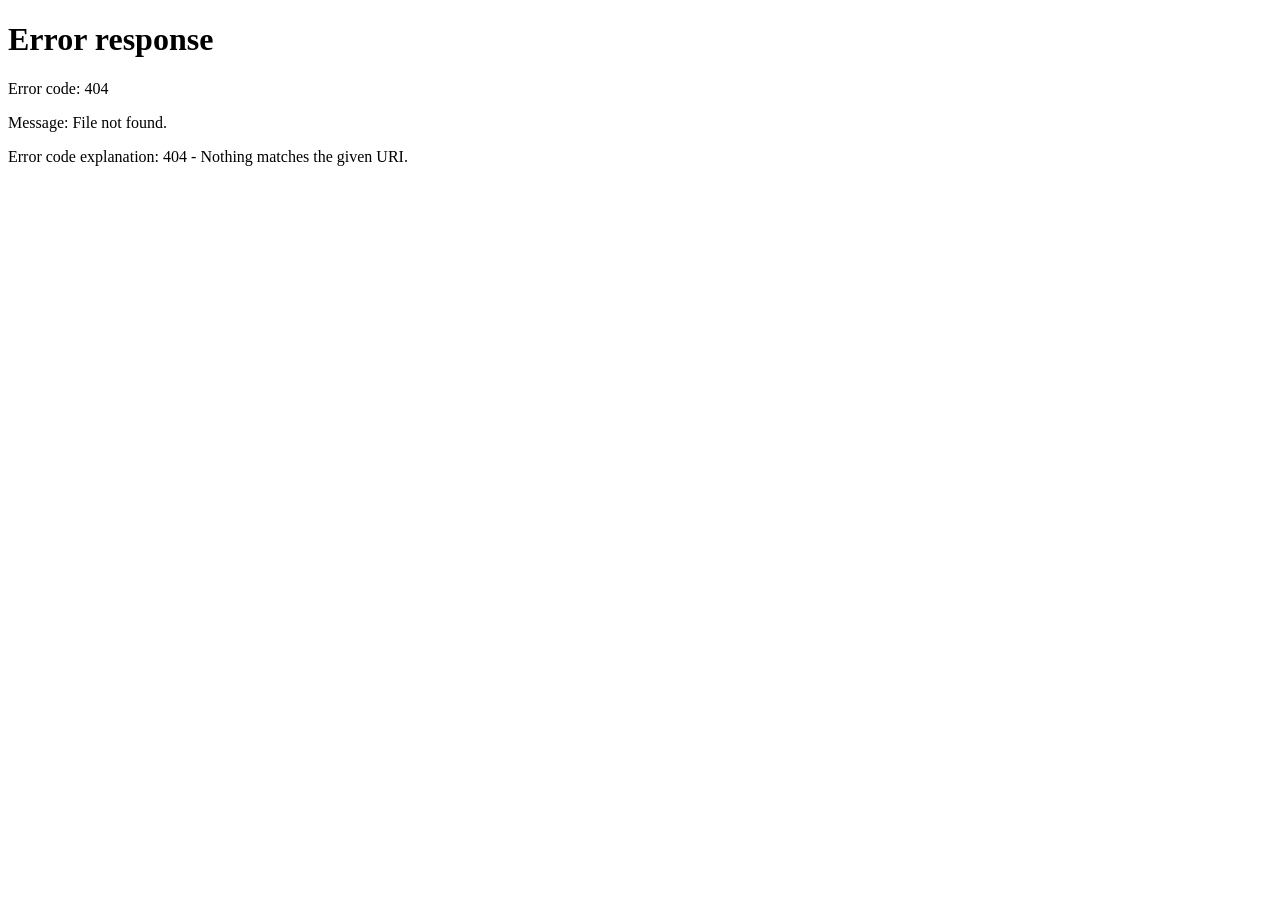
==== frontend/index.html @ 6e48e07a "add index.html landing page" ====
<!doctype html>
<html lang="en">
<head>
  <meta charset="utf-8" />
  <meta http-equiv="refresh" content="0; url=/pages/predict.html" />
  <title>Quanta · Stock Prediction</title>
  <script>window.location.replace('/pages/predict.html');</script>
</head>
<body>
  <p>Redirecting to <a href="/pages/predict.html">/pages/predict.html</a>…</p>
</body>
</html>
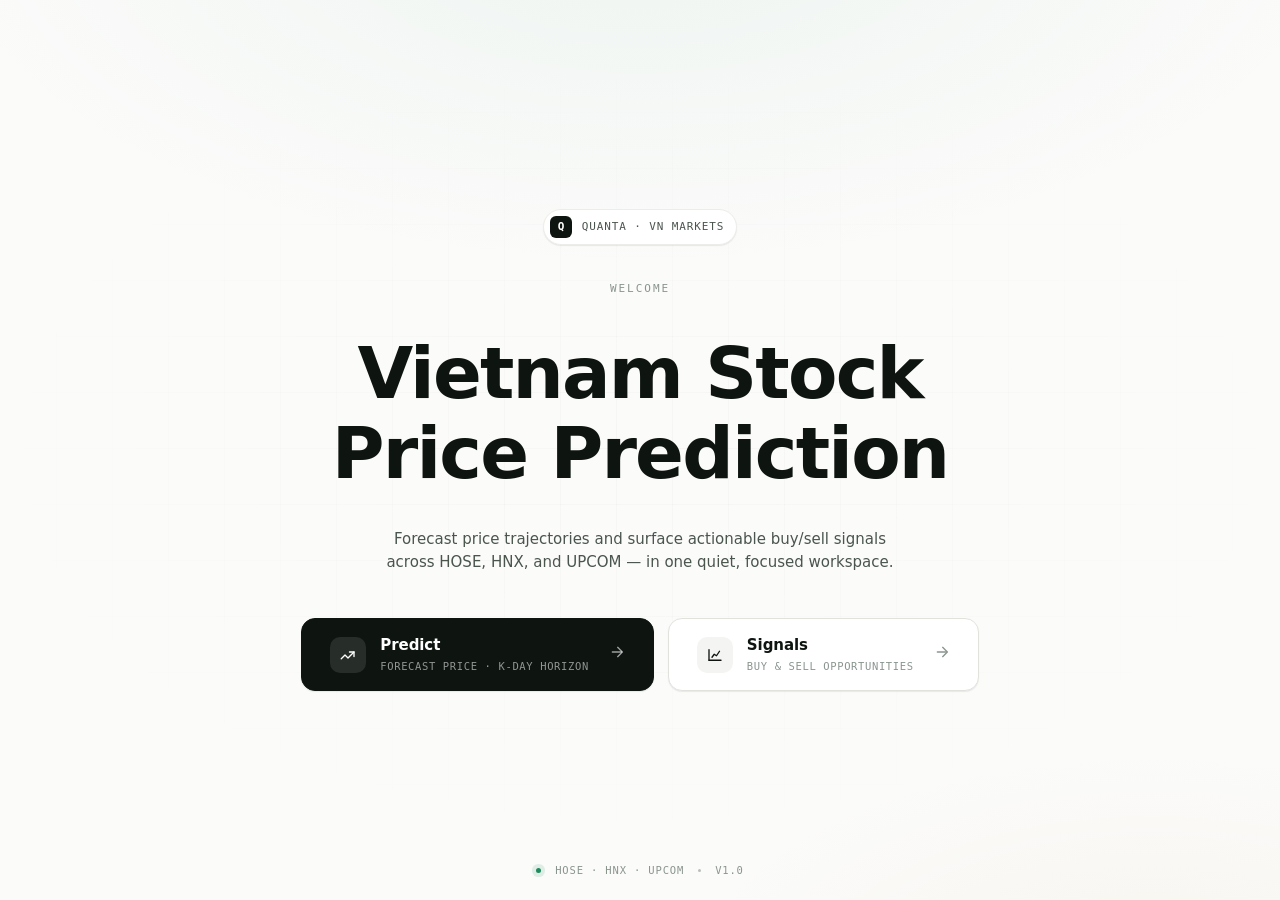
==== commit 06f4b695: "add index.html" ====
--- a/frontend/index.html
+++ b/frontend/index.html
@@ -1,12 +1,290 @@
 <!doctype html>
 <html lang="en">
 <head>
-  <meta charset="utf-8" />
-  <meta http-equiv="refresh" content="0; url=/pages/predict.html" />
-  <title>Quanta · Stock Prediction</title>
-  <script>window.location.replace('/pages/predict.html');</script>
+<meta charset="utf-8" />
+<meta name="viewport" content="width=device-width, initial-scale=1" />
+<title>Quanta · Vietnam Stock Price Prediction</title>
+<link rel="stylesheet" href="styles.css" />
+<style>
+  html, body { height: 100%; }
+  body {
+    min-height: 100vh;
+    display: grid;
+    place-items: center;
+    background:
+      radial-gradient(1200px 600px at 50% -10%, rgba(31,138,91,0.06), transparent 60%),
+      radial-gradient(800px 400px at 90% 110%, rgba(180,122,14,0.05), transparent 60%),
+      var(--bg);
+    overflow: hidden;
+  }
+
+  .welcome {
+    width: min(820px, 92vw);
+    text-align: center;
+    display: flex;
+    flex-direction: column;
+    align-items: center;
+    gap: 36px;
+    padding: 48px 24px;
+    position: relative;
+  }
+
+  .welcome .brand-line {
+    display: inline-flex;
+    align-items: center;
+    gap: 10px;
+    padding: 6px 12px 6px 6px;
+    background: var(--surface);
+    border: 1px solid var(--line);
+    border-radius: 999px;
+    box-shadow: var(--shadow-1);
+  }
+  .welcome .brand-line .brand-mark {
+    width: 22px; height: 22px;
+    border-radius: 6px;
+    font-size: 11px;
+  }
+  .welcome .brand-line .label {
+    font-family: var(--font-mono);
+    font-size: 11px;
+    letter-spacing: 0.08em;
+    text-transform: uppercase;
+    color: var(--ink-2);
+  }
+
+  .welcome .eyebrow {
+    font-family: var(--font-mono);
+    font-size: 11px;
+    letter-spacing: 0.18em;
+    color: var(--ink-3);
+    text-transform: uppercase;
+  }
+
+  .welcome h1 {
+    font-family: var(--font-display);
+    font-weight: 600;
+    font-size: clamp(40px, 6.4vw, 72px);
+    line-height: 1.12;
+    padding-bottom: 6px;
+    letter-spacing: -0.025em;
+    color: var(--ink);
+    margin: 0;
+    text-wrap: balance;
+  }
+  .welcome h1 .accent-word {
+    font-family: var(--font-serif);
+    font-style: italic;
+    font-weight: 400;
+    color: var(--accent);
+    letter-spacing: -0.01em;
+  }
+
+  .welcome .sub {
+    font-size: 15px;
+    color: var(--ink-2);
+    max-width: 520px;
+    line-height: 1.55;
+    margin: -8px 0 0;
+  }
+
+  .cta-row {
+    display: flex;
+    gap: 14px;
+    flex-wrap: wrap;
+    justify-content: center;
+    margin-top: 8px;
+  }
+
+  .cta {
+    --pad-x: 28px;
+    display: inline-flex;
+    align-items: center;
+    gap: 14px;
+    min-width: 240px;
+    padding: 16px var(--pad-x);
+    border-radius: 14px;
+    border: 1px solid var(--line-2);
+    background: var(--surface);
+    color: var(--ink);
+    cursor: pointer;
+    text-decoration: none;
+    transition:
+      transform var(--t-fast),
+      background var(--t-fast),
+      border-color var(--t-fast),
+      box-shadow var(--t-med);
+    box-shadow: var(--shadow-1);
+  }
+  .cta:hover {
+    transform: translateY(-1px);
+    box-shadow: var(--shadow-2);
+  }
+  .cta:active { transform: translateY(0); }
+
+  .cta .icon {
+    width: 36px; height: 36px;
+    border-radius: 10px;
+    background: var(--surface-2);
+    display: grid; place-items: center;
+    color: var(--ink);
+    flex-shrink: 0;
+  }
+  .cta .text {
+    display: flex;
+    flex-direction: column;
+    align-items: flex-start;
+    gap: 2px;
+  }
+  .cta .title {
+    font-family: var(--font-display);
+    font-weight: 600;
+    font-size: 15px;
+    letter-spacing: -0.005em;
+  }
+  .cta .desc {
+    font-family: var(--font-mono);
+    font-size: 10.5px;
+    letter-spacing: 0.06em;
+    text-transform: uppercase;
+    color: var(--ink-3);
+  }
+  .cta .arrow {
+    margin-left: 6px;
+    color: var(--ink-3);
+    transition: transform var(--t-fast), color var(--t-fast);
+  }
+  .cta:hover .arrow {
+    color: var(--ink);
+    transform: translateX(4px);
+  }
+
+  .cta.primary {
+    background: var(--ink);
+    border-color: var(--ink);
+    color: #fff;
+  }
+  .cta.primary .icon {
+    background: rgba(255,255,255,0.10);
+    color: #fff;
+  }
+  .cta.primary .desc { color: rgba(255,255,255,0.55); }
+  .cta.primary .arrow { color: rgba(255,255,255,0.6); }
+  .cta.primary:hover .arrow { color: #fff; }
+
+  .footer-meta {
+    position: absolute;
+    bottom: 22px;
+    left: 0; right: 0;
+    display: flex;
+    align-items: center;
+    justify-content: center;
+    gap: 14px;
+    font-family: var(--font-mono);
+    font-size: 10.5px;
+    letter-spacing: 0.08em;
+    text-transform: uppercase;
+    color: var(--ink-3);
+  }
+  .footer-meta .dot {
+    width: 5px; height: 5px;
+    border-radius: 50%;
+    background: var(--up);
+    box-shadow: 0 0 0 4px rgba(31,138,91,0.12);
+  }
+  .footer-meta .sep {
+    width: 3px; height: 3px;
+    border-radius: 50%;
+    background: var(--ink-4);
+  }
+
+  /* Subtle backdrop grid */
+  body::before {
+    content: '';
+    position: fixed;
+    inset: 0;
+    background-image:
+      linear-gradient(to right, rgba(14,21,16,0.025) 1px, transparent 1px),
+      linear-gradient(to bottom, rgba(14,21,16,0.025) 1px, transparent 1px);
+    background-size: 56px 56px;
+    mask-image: radial-gradient(ellipse 70% 60% at 50% 50%, #000, transparent 75%);
+    -webkit-mask-image: radial-gradient(ellipse 70% 60% at 50% 50%, #000, transparent 75%);
+    pointer-events: none;
+    z-index: 0;
+  }
+  .welcome { position: relative; z-index: 1; }
+</style>
 </head>
-<body>
-  <p>Redirecting to <a href="/pages/predict.html">/pages/predict.html</a>…</p>
+<body data-accent="green" data-fontpair="grotesk">
+
+<div class="welcome">
+  <div class="brand-line">
+    <span class="brand-mark"></span>
+    <span class="label">Quanta · VN Markets</span>
+  </div>
+
+  <div class="eyebrow">Welcome</div>
+
+  <h1>
+    Vietnam Stock Price Prediction
+  </h1>
+
+  <p class="sub">
+    Forecast price trajectories and surface actionable buy/sell signals across
+    HOSE, HNX, and UPCOM &mdash; in one quiet, focused workspace.
+  </p>
+
+  <div class="cta-row">
+    <a class="cta primary" href="predict.html">
+      <span class="icon" aria-hidden="true">
+        <svg width="18" height="18" viewBox="0 0 24 24" fill="none"
+             stroke="currentColor" stroke-width="1.8" stroke-linecap="round" stroke-linejoin="round">
+          <path d="M3 17l5-5 4 4 8-8" />
+          <path d="M14 8h6v6" />
+        </svg>
+      </span>
+      <span class="text">
+        <span class="title">Predict</span>
+        <span class="desc">Forecast price · K-day horizon</span>
+      </span>
+      <span class="arrow" aria-hidden="true">
+        <svg width="16" height="16" viewBox="0 0 24 24" fill="none"
+             stroke="currentColor" stroke-width="2" stroke-linecap="round" stroke-linejoin="round">
+          <path d="M5 12h14" />
+          <path d="M13 5l7 7-7 7" />
+        </svg>
+      </span>
+    </a>
+
+    <a class="cta" href="signals.html">
+      <span class="icon" aria-hidden="true">
+        <svg width="18" height="18" viewBox="0 0 24 24" fill="none"
+             stroke="currentColor" stroke-width="1.8" stroke-linecap="round" stroke-linejoin="round">
+          <path d="M4 19V5" />
+          <path d="M4 19h16" />
+          <path d="M8 15l3-4 3 2 4-6" />
+        </svg>
+      </span>
+      <span class="text">
+        <span class="title">Signals</span>
+        <span class="desc">Buy &amp; sell opportunities</span>
+      </span>
+      <span class="arrow" aria-hidden="true">
+        <svg width="16" height="16" viewBox="0 0 24 24" fill="none"
+             stroke="currentColor" stroke-width="2" stroke-linecap="round" stroke-linejoin="round">
+          <path d="M5 12h14" />
+          <path d="M13 5l7 7-7 7" />
+        </svg>
+      </span>
+    </a>
+  </div>
+</div>
+
+<div class="footer-meta">
+  <span class="dot"></span>
+  <span>HOSE · HNX · UPCOM</span>
+  <span class="sep"></span>
+  <span>v1.0</span>
+</div>
+
 </body>
 </html>
--- a/frontend/styles.css
+++ b/frontend/styles.css
@@ -0,0 +1,878 @@
+/* === Quanta — Vietnam Stock Prediction SaaS === */
+/* Modern fintech aesthetic. Light. Generous whitespace.
+   Space Grotesk display, JetBrains Mono numerics, Inter body fallback. */
+
+@import url('https://fonts.googleapis.com/css2?family=Space+Grotesk:wght@400;500;600;700&family=Inter:wght@400;500;600&family=Manrope:wght@400;500;600;700&family=IBM+Plex+Sans:wght@400;500;600&family=IBM+Plex+Mono:wght@400;500&family=JetBrains+Mono:wght@400;500;600&family=Instrument+Serif:wght@400&display=swap');
+
+:root {
+  /* Palette — light, with one accent */
+  --bg:        #FBFBFA;          /* page */
+  --surface:   #FFFFFF;          /* cards */
+  --surface-2: #F4F5F3;          /* nested */
+  --line:      #ECECE8;          /* hairlines */
+  --line-2:    #E2E2DD;          /* stronger hairlines */
+  --ink:       #0E1510;          /* primary text */
+  --ink-2:     #4A554E;          /* secondary */
+  --ink-3:     #8A958E;          /* muted */
+  --ink-4:     #B8C0BA;          /* very muted */
+
+  /* Accent — switchable via tweak */
+  --accent:    #1F8A5B;          /* default green */
+  --accent-soft: #E6F2EC;
+  --accent-ink: #0E5234;
+
+  /* Market semantics — fixed */
+  --up:        #1F8A5B;          /* fintech green */
+  --up-soft:   #E6F2EC;
+  --down:      #D7373F;          /* fintech red */
+  --down-soft: #FAEAEA;
+  --warn:      #B47A0E;
+  --warn-soft: #FBF0D8;
+
+  /* Type */
+  --font-display: 'Space Grotesk', system-ui, sans-serif;
+  --font-body:    'Space Grotesk', system-ui, sans-serif;
+  --font-mono:    'JetBrains Mono', ui-monospace, Menlo, monospace;
+  --font-serif:   'Instrument Serif', Georgia, serif;
+
+  /* Radius */
+  --r-sm: 6px;
+  --r-md: 10px;
+  --r-lg: 14px;
+  --r-xl: 20px;
+
+  /* Shadow — subtle */
+  --shadow-1: 0 1px 0 rgba(15,21,16,0.04), 0 1px 2px rgba(15,21,16,0.04);
+  --shadow-2: 0 1px 0 rgba(15,21,16,0.04), 0 4px 16px rgba(15,21,16,0.06);
+
+  /* Motion */
+  --t-fast: 120ms cubic-bezier(.2,.8,.2,1);
+  --t-med:  220ms cubic-bezier(.2,.8,.2,1);
+}
+
+/* Font-pair tweaks */
+[data-fontpair="grotesk"] {
+  --font-display: 'Space Grotesk', system-ui, sans-serif;
+  --font-body:    'Space Grotesk', system-ui, sans-serif;
+  --font-mono:    'JetBrains Mono', ui-monospace, monospace;
+}
+[data-fontpair="plex"] {
+  --font-display: 'IBM Plex Sans', system-ui, sans-serif;
+  --font-body:    'IBM Plex Sans', system-ui, sans-serif;
+  --font-mono:    'IBM Plex Mono', ui-monospace, monospace;
+}
+[data-fontpair="manrope"] {
+  --font-display: 'Manrope', system-ui, sans-serif;
+  --font-body:    'Manrope', system-ui, sans-serif;
+  --font-mono:    'JetBrains Mono', ui-monospace, monospace;
+}
+[data-fontpair="serif"] {
+  --font-display: 'Instrument Serif', Georgia, serif;
+  --font-body:    'Manrope', system-ui, sans-serif;
+  --font-mono:    'JetBrains Mono', ui-monospace, monospace;
+}
+
+/* Accent tweaks */
+[data-accent="green"]  { --accent:#1F8A5B; --accent-soft:#E6F2EC; --accent-ink:#0E5234; }
+[data-accent="blue"]   { --accent:#2059D6; --accent-soft:#E6EDFB; --accent-ink:#0F3596; }
+[data-accent="amber"]  { --accent:#B47A0E; --accent-soft:#FBF0D8; --accent-ink:#6E480A; }
+
+* { box-sizing: border-box; }
+html, body { margin: 0; padding: 0; }
+
+body {
+  background: var(--bg);
+  color: var(--ink);
+  font-family: var(--font-body);
+  font-size: 14px;
+  line-height: 1.45;
+  -webkit-font-smoothing: antialiased;
+  -moz-osx-font-smoothing: grayscale;
+  font-feature-settings: 'ss01','cv11';
+}
+
+a { color: inherit; text-decoration: none; }
+
+/* === App shell === */
+.app {
+  display: grid;
+  grid-template-rows: auto 1fr;
+  min-height: 100vh;
+}
+
+.topbar {
+  display: flex;
+  align-items: center;
+  justify-content: space-between;
+  height: 60px;
+  padding: 0 28px;
+  background: var(--surface);
+  border-bottom: 1px solid var(--line);
+  position: sticky;
+  top: 0;
+  z-index: 20;
+}
+.topbar .brand {
+  display: flex;
+  align-items: center;
+  gap: 10px;
+  font-family: var(--font-display);
+  font-weight: 600;
+  letter-spacing: -0.01em;
+  font-size: 17px;
+}
+.brand-mark {
+  width: 26px; height: 26px;
+  border-radius: 7px;
+  background: var(--ink);
+  color: #fff;
+  display: grid; place-items: center;
+  font-family: var(--font-mono);
+  font-size: 12px;
+  font-weight: 600;
+  letter-spacing: -0.04em;
+}
+.brand-mark::before {
+  content: 'Q';
+  transform: translateY(-0.5px);
+}
+.brand-suffix {
+  color: var(--ink-3);
+  font-weight: 400;
+  margin-left: 6px;
+  font-size: 13px;
+  letter-spacing: 0;
+}
+
+.nav {
+  display: flex;
+  gap: 4px;
+  padding: 4px;
+  background: var(--surface-2);
+  border-radius: 999px;
+}
+.nav a {
+  padding: 6px 14px;
+  border-radius: 999px;
+  color: var(--ink-2);
+  font-size: 13px;
+  font-weight: 500;
+  transition: color var(--t-fast), background var(--t-fast);
+}
+.nav a:hover { color: var(--ink); }
+.nav a.active {
+  background: var(--surface);
+  color: var(--ink);
+  box-shadow: var(--shadow-1);
+}
+
+.topbar-right {
+  display: flex;
+  align-items: center;
+  gap: 12px;
+}
+.market-pill {
+  display: flex;
+  align-items: center;
+  gap: 8px;
+  padding: 6px 12px;
+  background: var(--surface-2);
+  border-radius: 999px;
+  font-size: 12px;
+  color: var(--ink-2);
+}
+.market-pill .dot {
+  width: 6px; height: 6px;
+  border-radius: 50%;
+  background: var(--up);
+  box-shadow: 0 0 0 4px rgba(31,138,91,0.15);
+  animation: pulse 2s infinite;
+}
+@keyframes pulse {
+  0%,100% { box-shadow: 0 0 0 0 rgba(31,138,91,0.30); }
+  50%     { box-shadow: 0 0 0 6px rgba(31,138,91,0.0); }
+}
+
+.avatar {
+  width: 30px; height: 30px;
+  border-radius: 50%;
+  background: var(--ink);
+  color: #fff;
+  font-family: var(--font-mono);
+  font-size: 11px;
+  display: grid; place-items: center;
+  font-weight: 500;
+}
+
+/* === Layout: sidebar + main === */
+.workspace {
+  display: grid;
+  grid-template-columns: 260px 1fr;
+  min-height: calc(100vh - 60px);
+}
+.sidebar {
+  border-right: 1px solid var(--line);
+  background: var(--surface);
+  padding: 24px 18px;
+  display: flex;
+  flex-direction: column;
+  gap: 20px;
+}
+.main {
+  padding: 28px 32px 60px;
+  max-width: 1480px;
+}
+
+/* === Sidebar bits === */
+.side-section { display: flex; flex-direction: column; gap: 10px; }
+.side-label {
+  font-family: var(--font-mono);
+  font-size: 10.5px;
+  letter-spacing: 0.08em;
+  color: var(--ink-3);
+  text-transform: uppercase;
+}
+
+/* Ticker select */
+.ticker-search {
+  position: relative;
+}
+.ticker-search input {
+  width: 100%;
+  padding: 10px 12px 10px 32px;
+  background: var(--surface-2);
+  border: 1px solid transparent;
+  border-radius: var(--r-md);
+  font-family: var(--font-mono);
+  font-size: 13px;
+  color: var(--ink);
+  outline: none;
+  transition: border-color var(--t-fast), background var(--t-fast);
+}
+.ticker-search input:focus {
+  background: var(--surface);
+  border-color: var(--line-2);
+}
+.ticker-search svg {
+  position: absolute;
+  left: 10px; top: 50%;
+  transform: translateY(-50%);
+  color: var(--ink-3);
+}
+
+.ticker-list {
+  display: flex;
+  flex-direction: column;
+  gap: 2px;
+  max-height: 320px;
+  overflow-y: auto;
+  margin-top: 4px;
+  scrollbar-width: thin;
+}
+.ticker-row {
+  display: grid;
+  grid-template-columns: 56px 1fr auto;
+  align-items: center;
+  gap: 10px;
+  padding: 8px 10px;
+  border-radius: var(--r-sm);
+  cursor: pointer;
+  transition: background var(--t-fast);
+}
+.ticker-row:hover { background: var(--surface-2); }
+.ticker-row.active {
+  background: var(--ink);
+  color: var(--surface);
+}
+.ticker-row.active .ticker-name,
+.ticker-row.active .ticker-chg { color: rgba(255,255,255,0.65); }
+.ticker-row.active .ticker-chg.up   { color: #7BE0AE; }
+.ticker-row.active .ticker-chg.down { color: #FF9A9D; }
+.ticker-sym {
+  font-family: var(--font-mono);
+  font-weight: 600;
+  font-size: 12.5px;
+  letter-spacing: -0.02em;
+}
+.ticker-name {
+  font-size: 12px;
+  color: var(--ink-2);
+  white-space: nowrap;
+  overflow: hidden;
+  text-overflow: ellipsis;
+}
+.ticker-chg {
+  font-family: var(--font-mono);
+  font-size: 11.5px;
+  font-variant-numeric: tabular-nums;
+}
+.ticker-chg.up   { color: var(--up);   }
+.ticker-chg.down { color: var(--down); }
+
+/* Segmented control */
+.seg {
+  display: grid;
+  grid-template-columns: repeat(var(--cols, 3), 1fr);
+  background: var(--surface-2);
+  border-radius: var(--r-md);
+  padding: 3px;
+  gap: 0;
+}
+.seg button {
+  border: none;
+  background: transparent;
+  font-family: var(--font-body);
+  font-size: 12.5px;
+  font-weight: 500;
+  color: var(--ink-2);
+  padding: 7px 8px;
+  border-radius: 7px;
+  cursor: pointer;
+  transition: background var(--t-fast), color var(--t-fast), box-shadow var(--t-fast);
+}
+.seg button:hover { color: var(--ink); }
+.seg button.on {
+  background: var(--surface);
+  color: var(--ink);
+  box-shadow: var(--shadow-1);
+}
+
+/* Pure inputs */
+.field {
+  display: flex; flex-direction: column; gap: 6px;
+}
+.field-label {
+  font-size: 12px;
+  color: var(--ink-2);
+  display: flex; justify-content: space-between; align-items: center;
+}
+.field-label .num {
+  font-family: var(--font-mono);
+  color: var(--ink);
+  font-size: 12px;
+}
+.range {
+  -webkit-appearance: none;
+  appearance: none;
+  width: 100%;
+  height: 4px;
+  background: var(--line);
+  border-radius: 2px;
+  outline: none;
+}
+.range::-webkit-slider-thumb {
+  -webkit-appearance: none;
+  width: 16px; height: 16px;
+  background: var(--ink);
+  border-radius: 50%;
+  cursor: pointer;
+  transition: transform var(--t-fast);
+}
+.range::-webkit-slider-thumb:hover { transform: scale(1.1); }
+.range::-moz-range-thumb {
+  width: 16px; height: 16px;
+  background: var(--ink);
+  border: none;
+  border-radius: 50%;
+  cursor: pointer;
+}
+
+.btn {
+  display: inline-flex;
+  align-items: center;
+  justify-content: center;
+  gap: 6px;
+  padding: 9px 14px;
+  border-radius: var(--r-md);
+  border: 1px solid var(--line-2);
+  background: var(--surface);
+  color: var(--ink);
+  font-family: var(--font-body);
+  font-size: 13px;
+  font-weight: 500;
+  cursor: pointer;
+  transition: background var(--t-fast), border-color var(--t-fast), transform var(--t-fast);
+}
+.btn:hover { background: var(--surface-2); }
+.btn:active { transform: translateY(1px); }
+.btn.primary {
+  background: var(--ink);
+  color: #fff;
+  border-color: var(--ink);
+}
+.btn.primary:hover { background: #1a221c; }
+.btn.accent {
+  background: var(--accent);
+  color: #fff;
+  border-color: var(--accent);
+}
+
+/* === Cards === */
+.card {
+  background: var(--surface);
+  border: 1px solid var(--line);
+  border-radius: var(--r-lg);
+  padding: 20px;
+}
+.card.flush { padding: 0; }
+.card-head {
+  display: flex;
+  align-items: flex-start;
+  justify-content: space-between;
+  gap: 16px;
+  margin-bottom: 16px;
+}
+.card-title {
+  font-family: var(--font-display);
+  font-size: 15px;
+  font-weight: 600;
+  letter-spacing: -0.005em;
+  color: var(--ink);
+}
+.card-sub {
+  font-size: 12px;
+  color: var(--ink-3);
+  margin-top: 2px;
+}
+.eyebrow {
+  font-family: var(--font-mono);
+  font-size: 10.5px;
+  letter-spacing: 0.08em;
+  color: var(--ink-3);
+  text-transform: uppercase;
+}
+
+/* === Headline & metrics === */
+.hero-row {
+  display: flex;
+  align-items: flex-end;
+  justify-content: space-between;
+  gap: 24px;
+  margin-bottom: 20px;
+}
+.hero-left { display: flex; flex-direction: column; gap: 8px; }
+.hero-ticker {
+  display: flex; align-items: baseline; gap: 12px;
+  font-family: var(--font-display);
+}
+.hero-ticker .sym {
+  font-size: 28px;
+  font-weight: 600;
+  letter-spacing: -0.02em;
+}
+.hero-ticker .name {
+  font-size: 14px;
+  color: var(--ink-3);
+}
+.hero-price {
+  display: flex; align-items: baseline; gap: 14px;
+}
+.hero-price .px {
+  font-family: var(--font-mono);
+  font-size: 38px;
+  font-weight: 500;
+  letter-spacing: -0.02em;
+  font-variant-numeric: tabular-nums;
+}
+.chg-pill {
+  display: inline-flex;
+  align-items: center;
+  gap: 6px;
+  padding: 4px 10px;
+  border-radius: 999px;
+  font-family: var(--font-mono);
+  font-size: 12.5px;
+  font-variant-numeric: tabular-nums;
+  font-weight: 500;
+}
+.chg-pill.up   { background: var(--up-soft);   color: var(--up); }
+.chg-pill.down { background: var(--down-soft); color: var(--down); }
+.chg-pill svg { display: block; }
+
+.metrics-row {
+  display: grid;
+  grid-template-columns: repeat(4, 1fr);
+  gap: 0;
+  border-top: 1px solid var(--line);
+  border-bottom: 1px solid var(--line);
+  margin: 16px 0 24px;
+}
+.metric {
+  padding: 14px 18px;
+  border-right: 1px solid var(--line);
+}
+.metric:last-child { border-right: none; }
+.metric .lbl {
+  font-family: var(--font-mono);
+  font-size: 10.5px;
+  letter-spacing: 0.06em;
+  color: var(--ink-3);
+  text-transform: uppercase;
+  margin-bottom: 4px;
+}
+.metric .val {
+  font-family: var(--font-mono);
+  font-size: 17px;
+  font-variant-numeric: tabular-nums;
+  color: var(--ink);
+  font-weight: 500;
+}
+.metric .val.up   { color: var(--up); }
+.metric .val.down { color: var(--down); }
+
+/* === Chart container === */
+.chart-wrap {
+  position: relative;
+  background: var(--surface);
+  border: 1px solid var(--line);
+  border-radius: var(--r-lg);
+  padding: 18px 4px 8px 18px;
+}
+.chart-tools {
+  display: flex;
+  align-items: center;
+  justify-content: space-between;
+  padding: 0 14px 12px 0;
+  gap: 10px;
+}
+.range-tabs {
+  display: flex;
+  gap: 2px;
+}
+.range-tabs button {
+  border: none;
+  background: transparent;
+  font-family: var(--font-mono);
+  font-size: 11.5px;
+  letter-spacing: 0.04em;
+  color: var(--ink-3);
+  padding: 5px 9px;
+  border-radius: 6px;
+  cursor: pointer;
+  transition: color var(--t-fast), background var(--t-fast);
+}
+.range-tabs button:hover { color: var(--ink); }
+.range-tabs button.on {
+  background: var(--surface-2);
+  color: var(--ink);
+}
+
+.chart-svg {
+  width: 100%;
+  display: block;
+  user-select: none;
+}
+
+.chart-legend {
+  display: flex;
+  gap: 18px;
+  flex-wrap: wrap;
+  font-size: 12px;
+  color: var(--ink-2);
+  padding: 8px 14px 4px 0;
+}
+.legend-item { display: flex; align-items: center; gap: 6px; }
+.legend-swatch {
+  width: 14px; height: 2px;
+  border-radius: 2px;
+  background: var(--ink);
+}
+.legend-swatch.dashed {
+  height: 0;
+  border-top: 2px dashed var(--accent);
+  width: 16px;
+}
+.legend-swatch.up   { background: var(--up);   width: 8px; height: 8px; border-radius: 2px; }
+.legend-swatch.down { background: var(--down); width: 8px; height: 8px; border-radius: 2px; }
+
+/* === Two-up === */
+.grid-2 {
+  display: grid;
+  grid-template-columns: 1fr 1fr;
+  gap: 18px;
+}
+.grid-3 {
+  display: grid;
+  grid-template-columns: 1fr 1fr 1fr;
+  gap: 18px;
+}
+
+/* === Forecast list (k-consecutive) === */
+.forecast-list {
+  display: flex;
+  flex-direction: column;
+  gap: 0;
+}
+.forecast-row {
+  display: grid;
+  grid-template-columns: 28px 90px 1fr 80px 50px;
+  align-items: center;
+  gap: 14px;
+  padding: 10px 4px;
+  border-bottom: 1px solid var(--line);
+  font-size: 13px;
+}
+.forecast-row:last-child { border-bottom: none; }
+.forecast-row .day {
+  font-family: var(--font-mono);
+  font-size: 11px;
+  color: var(--ink-3);
+  letter-spacing: 0.04em;
+}
+.forecast-row .date {
+  font-family: var(--font-mono);
+  font-size: 12px;
+  color: var(--ink-2);
+}
+.forecast-row .bar {
+  height: 6px;
+  border-radius: 3px;
+  background: var(--line);
+  position: relative;
+  overflow: hidden;
+}
+.forecast-row .bar > i {
+  position: absolute;
+  top: 0; bottom: 0;
+  background: var(--accent);
+  border-radius: 3px;
+}
+.forecast-row .px {
+  font-family: var(--font-mono);
+  font-variant-numeric: tabular-nums;
+  font-size: 13px;
+  text-align: right;
+  font-weight: 500;
+}
+.forecast-row .delta {
+  font-family: var(--font-mono);
+  font-size: 11.5px;
+  font-variant-numeric: tabular-nums;
+  text-align: right;
+}
+.forecast-row .delta.up   { color: var(--up); }
+.forecast-row .delta.down { color: var(--down); }
+
+/* === Signals page === */
+.signal-card {
+  display: grid;
+  grid-template-columns: 56px 1fr auto;
+  align-items: center;
+  gap: 14px;
+  padding: 12px 14px;
+  border-bottom: 1px solid var(--line);
+  cursor: pointer;
+  transition: background var(--t-fast);
+}
+.signal-card:last-child { border-bottom: none; }
+.signal-card:hover { background: var(--surface-2); }
+.signal-tri {
+  width: 28px; height: 28px;
+  display: grid; place-items: center;
+  border-radius: 8px;
+  background: var(--up-soft);
+  color: var(--up);
+}
+.signal-tri.sell {
+  background: var(--down-soft);
+  color: var(--down);
+}
+.signal-mid .ticker {
+  font-family: var(--font-mono);
+  font-weight: 600;
+  font-size: 13px;
+}
+.signal-mid .reason {
+  font-size: 12px;
+  color: var(--ink-3);
+  margin-top: 1px;
+}
+.signal-right {
+  text-align: right;
+}
+.signal-right .price {
+  font-family: var(--font-mono);
+  font-variant-numeric: tabular-nums;
+  font-size: 13px;
+  font-weight: 500;
+}
+.signal-right .conf {
+  font-family: var(--font-mono);
+  font-size: 11px;
+  color: var(--ink-3);
+  margin-top: 2px;
+}
+
+.score-bar {
+  display: flex;
+  height: 8px;
+  border-radius: 4px;
+  overflow: hidden;
+  background: var(--line);
+}
+.score-bar .seg-up   { background: var(--up); }
+.score-bar .seg-down { background: var(--down); }
+
+/* === Portfolio page === */
+.donut-wrap { position: relative; display: grid; place-items: center; }
+.donut-center {
+  position: absolute;
+  display: grid;
+  place-items: center;
+  text-align: center;
+}
+.donut-center .lbl {
+  font-family: var(--font-mono);
+  font-size: 10.5px;
+  letter-spacing: 0.08em;
+  color: var(--ink-3);
+  text-transform: uppercase;
+}
+.donut-center .val {
+  font-family: var(--font-mono);
+  font-size: 22px;
+  font-weight: 500;
+  letter-spacing: -0.01em;
+  margin-top: 2px;
+}
+.alloc-list {
+  display: flex; flex-direction: column; gap: 0;
+}
+.alloc-row {
+  display: grid;
+  grid-template-columns: 14px 60px 1fr 60px;
+  align-items: center;
+  gap: 10px;
+  padding: 9px 0;
+  border-bottom: 1px solid var(--line);
+  font-size: 12.5px;
+}
+.alloc-row:last-child { border-bottom: none; }
+.alloc-row .swatch {
+  width: 10px; height: 10px;
+  border-radius: 3px;
+}
+.alloc-row .sym {
+  font-family: var(--font-mono);
+  font-weight: 600;
+  font-size: 12.5px;
+}
+.alloc-row .name { color: var(--ink-2); white-space: nowrap; overflow: hidden; text-overflow: ellipsis; }
+.alloc-row .pct {
+  font-family: var(--font-mono);
+  font-variant-numeric: tabular-nums;
+  text-align: right;
+}
+
+/* Risk gauge */
+.gauge-wrap { padding: 4px; }
+.gauge-svg { width: 100%; display: block; }
+.gauge-num {
+  font-family: var(--font-mono);
+  font-size: 28px;
+  font-weight: 500;
+  fill: var(--ink);
+  text-anchor: middle;
+  font-variant-numeric: tabular-nums;
+}
+.gauge-lbl {
+  font-family: var(--font-mono);
+  font-size: 10.5px;
+  letter-spacing: 0.08em;
+  fill: var(--ink-3);
+  text-anchor: middle;
+  text-transform: uppercase;
+}
+
+/* Recommended list / table */
+.rec-table {
+  width: 100%;
+  border-collapse: collapse;
+  font-size: 13px;
+}
+.rec-table thead th {
+  text-align: left;
+  font-family: var(--font-mono);
+  font-size: 10.5px;
+  letter-spacing: 0.08em;
+  color: var(--ink-3);
+  text-transform: uppercase;
+  padding: 10px 14px;
+  border-bottom: 1px solid var(--line);
+  font-weight: 500;
+}
+.rec-table thead th.right { text-align: right; }
+.rec-table tbody td {
+  padding: 12px 14px;
+  border-bottom: 1px solid var(--line);
+  vertical-align: middle;
+}
+.rec-table tbody tr:last-child td { border-bottom: none; }
+.rec-table tbody tr:hover { background: var(--surface-2); }
+.rec-table .ticker-cell {
+  display: flex; align-items: center; gap: 10px;
+}
+.rec-table .ticker-cell .mono {
+  font-family: var(--font-mono);
+  font-weight: 600;
+}
+.rec-table .num {
+  font-family: var(--font-mono);
+  font-variant-numeric: tabular-nums;
+  text-align: right;
+}
+.rec-table .num.up   { color: var(--up);   }
+.rec-table .num.down { color: var(--down); }
+
+.tag {
+  display: inline-flex;
+  align-items: center;
+  padding: 2px 8px;
+  border-radius: 999px;
+  font-family: var(--font-mono);
+  font-size: 10.5px;
+  letter-spacing: 0.04em;
+  text-transform: uppercase;
+  background: var(--surface-2);
+  color: var(--ink-2);
+}
+.tag.green  { background: var(--up-soft);   color: var(--up); }
+.tag.red    { background: var(--down-soft); color: var(--down); }
+.tag.amber  { background: var(--warn-soft); color: var(--warn); }
+.tag.accent { background: var(--accent-soft); color: var(--accent-ink); }
+
+/* Empty placeholder */
+.placeholder {
+  border: 1px dashed var(--line-2);
+  border-radius: var(--r-md);
+  padding: 24px;
+  text-align: center;
+  color: var(--ink-3);
+  font-size: 13px;
+}
+
+/* Section divider in sidebar */
+.divider {
+  height: 1px;
+  background: var(--line);
+  margin: 4px 0;
+}
+
+/* Tweaks button */
+.tweaks-toggle {
+  position: fixed;
+  bottom: 18px; right: 18px;
+  z-index: 50;
+}
+
+/* Scrollbar */
+.ticker-list::-webkit-scrollbar { width: 6px; }
+.ticker-list::-webkit-scrollbar-thumb { background: var(--line-2); border-radius: 3px; }
+
+/* small accent dot */
+.accent-dot {
+  width: 6px; height: 6px;
+  border-radius: 50%;
+  background: var(--accent);
+  display: inline-block;
+}
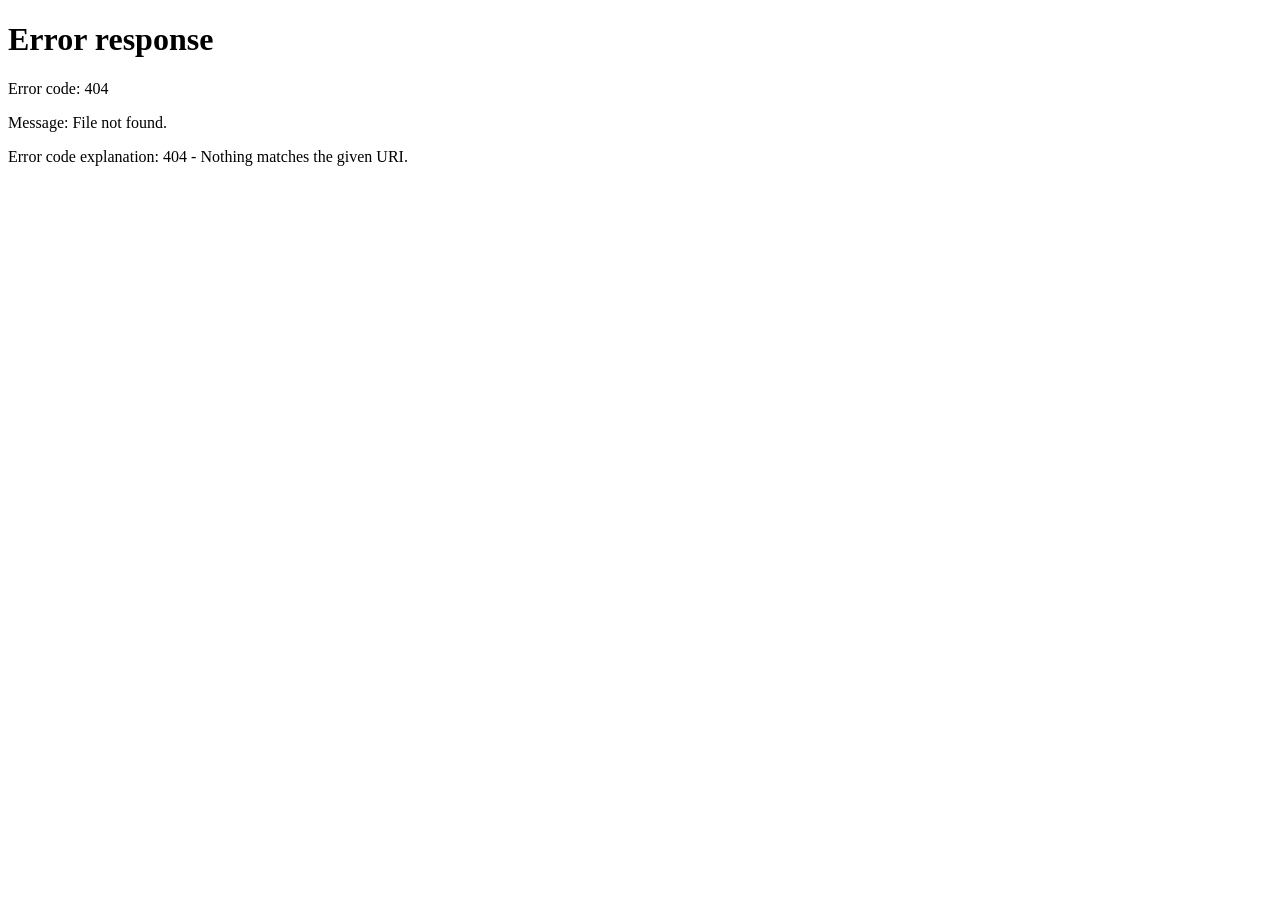
==== commit ced85065: "Create index.html" ====
--- a/frontend/index.html
+++ b/frontend/index.html
@@ -1,290 +1,13 @@
-<!doctype html>
+<!DOCTYPE html>
 <html lang="en">
 <head>
-<meta charset="utf-8" />
-<meta name="viewport" content="width=device-width, initial-scale=1" />
-<title>Quanta · Vietnam Stock Price Prediction</title>
-<link rel="stylesheet" href="styles.css" />
-<style>
-  html, body { height: 100%; }
-  body {
-    min-height: 100vh;
-    display: grid;
-    place-items: center;
-    background:
-      radial-gradient(1200px 600px at 50% -10%, rgba(31,138,91,0.06), transparent 60%),
-      radial-gradient(800px 400px at 90% 110%, rgba(180,122,14,0.05), transparent 60%),
-      var(--bg);
-    overflow: hidden;
-  }
-
-  .welcome {
-    width: min(820px, 92vw);
-    text-align: center;
-    display: flex;
-    flex-direction: column;
-    align-items: center;
-    gap: 36px;
-    padding: 48px 24px;
-    position: relative;
-  }
-
-  .welcome .brand-line {
-    display: inline-flex;
-    align-items: center;
-    gap: 10px;
-    padding: 6px 12px 6px 6px;
-    background: var(--surface);
-    border: 1px solid var(--line);
-    border-radius: 999px;
-    box-shadow: var(--shadow-1);
-  }
-  .welcome .brand-line .brand-mark {
-    width: 22px; height: 22px;
-    border-radius: 6px;
-    font-size: 11px;
-  }
-  .welcome .brand-line .label {
-    font-family: var(--font-mono);
-    font-size: 11px;
-    letter-spacing: 0.08em;
-    text-transform: uppercase;
-    color: var(--ink-2);
-  }
-
-  .welcome .eyebrow {
-    font-family: var(--font-mono);
-    font-size: 11px;
-    letter-spacing: 0.18em;
-    color: var(--ink-3);
-    text-transform: uppercase;
-  }
-
-  .welcome h1 {
-    font-family: var(--font-display);
-    font-weight: 600;
-    font-size: clamp(40px, 6.4vw, 72px);
-    line-height: 1.12;
-    padding-bottom: 6px;
-    letter-spacing: -0.025em;
-    color: var(--ink);
-    margin: 0;
-    text-wrap: balance;
-  }
-  .welcome h1 .accent-word {
-    font-family: var(--font-serif);
-    font-style: italic;
-    font-weight: 400;
-    color: var(--accent);
-    letter-spacing: -0.01em;
-  }
-
-  .welcome .sub {
-    font-size: 15px;
-    color: var(--ink-2);
-    max-width: 520px;
-    line-height: 1.55;
-    margin: -8px 0 0;
-  }
-
-  .cta-row {
-    display: flex;
-    gap: 14px;
-    flex-wrap: wrap;
-    justify-content: center;
-    margin-top: 8px;
-  }
-
-  .cta {
-    --pad-x: 28px;
-    display: inline-flex;
-    align-items: center;
-    gap: 14px;
-    min-width: 240px;
-    padding: 16px var(--pad-x);
-    border-radius: 14px;
-    border: 1px solid var(--line-2);
-    background: var(--surface);
-    color: var(--ink);
-    cursor: pointer;
-    text-decoration: none;
-    transition:
-      transform var(--t-fast),
-      background var(--t-fast),
-      border-color var(--t-fast),
-      box-shadow var(--t-med);
-    box-shadow: var(--shadow-1);
-  }
-  .cta:hover {
-    transform: translateY(-1px);
-    box-shadow: var(--shadow-2);
-  }
-  .cta:active { transform: translateY(0); }
-
-  .cta .icon {
-    width: 36px; height: 36px;
-    border-radius: 10px;
-    background: var(--surface-2);
-    display: grid; place-items: center;
-    color: var(--ink);
-    flex-shrink: 0;
-  }
-  .cta .text {
-    display: flex;
-    flex-direction: column;
-    align-items: flex-start;
-    gap: 2px;
-  }
-  .cta .title {
-    font-family: var(--font-display);
-    font-weight: 600;
-    font-size: 15px;
-    letter-spacing: -0.005em;
-  }
-  .cta .desc {
-    font-family: var(--font-mono);
-    font-size: 10.5px;
-    letter-spacing: 0.06em;
-    text-transform: uppercase;
-    color: var(--ink-3);
-  }
-  .cta .arrow {
-    margin-left: 6px;
-    color: var(--ink-3);
-    transition: transform var(--t-fast), color var(--t-fast);
-  }
-  .cta:hover .arrow {
-    color: var(--ink);
-    transform: translateX(4px);
-  }
-
-  .cta.primary {
-    background: var(--ink);
-    border-color: var(--ink);
-    color: #fff;
-  }
-  .cta.primary .icon {
-    background: rgba(255,255,255,0.10);
-    color: #fff;
-  }
-  .cta.primary .desc { color: rgba(255,255,255,0.55); }
-  .cta.primary .arrow { color: rgba(255,255,255,0.6); }
-  .cta.primary:hover .arrow { color: #fff; }
-
-  .footer-meta {
-    position: absolute;
-    bottom: 22px;
-    left: 0; right: 0;
-    display: flex;
-    align-items: center;
-    justify-content: center;
-    gap: 14px;
-    font-family: var(--font-mono);
-    font-size: 10.5px;
-    letter-spacing: 0.08em;
-    text-transform: uppercase;
-    color: var(--ink-3);
-  }
-  .footer-meta .dot {
-    width: 5px; height: 5px;
-    border-radius: 50%;
-    background: var(--up);
-    box-shadow: 0 0 0 4px rgba(31,138,91,0.12);
-  }
-  .footer-meta .sep {
-    width: 3px; height: 3px;
-    border-radius: 50%;
-    background: var(--ink-4);
-  }
-
-  /* Subtle backdrop grid */
-  body::before {
-    content: '';
-    position: fixed;
-    inset: 0;
-    background-image:
-      linear-gradient(to right, rgba(14,21,16,0.025) 1px, transparent 1px),
-      linear-gradient(to bottom, rgba(14,21,16,0.025) 1px, transparent 1px);
-    background-size: 56px 56px;
-    mask-image: radial-gradient(ellipse 70% 60% at 50% 50%, #000, transparent 75%);
-    -webkit-mask-image: radial-gradient(ellipse 70% 60% at 50% 50%, #000, transparent 75%);
-    pointer-events: none;
-    z-index: 0;
-  }
-  .welcome { position: relative; z-index: 1; }
-</style>
+  <meta charset="UTF-8">
+  <title>Redirecting…</title>
+  <meta http-equiv="refresh" content="0; url=/pages/portfolio.html">
+  <link rel="canonical" href="/pages/portfolio.html">
+  <script>window.location.replace('/pages/portfolio.html');</script>
 </head>
-<body data-accent="green" data-fontpair="grotesk">
-
-<div class="welcome">
-  <div class="brand-line">
-    <span class="brand-mark"></span>
-    <span class="label">Quanta · VN Markets</span>
-  </div>
-
-  <div class="eyebrow">Welcome</div>
-
-  <h1>
-    Vietnam Stock Price Prediction
-  </h1>
-
-  <p class="sub">
-    Forecast price trajectories and surface actionable buy/sell signals across
-    HOSE, HNX, and UPCOM &mdash; in one quiet, focused workspace.
-  </p>
-
-  <div class="cta-row">
-    <a class="cta primary" href="predict.html">
-      <span class="icon" aria-hidden="true">
-        <svg width="18" height="18" viewBox="0 0 24 24" fill="none"
-             stroke="currentColor" stroke-width="1.8" stroke-linecap="round" stroke-linejoin="round">
-          <path d="M3 17l5-5 4 4 8-8" />
-          <path d="M14 8h6v6" />
-        </svg>
-      </span>
-      <span class="text">
-        <span class="title">Predict</span>
-        <span class="desc">Forecast price · K-day horizon</span>
-      </span>
-      <span class="arrow" aria-hidden="true">
-        <svg width="16" height="16" viewBox="0 0 24 24" fill="none"
-             stroke="currentColor" stroke-width="2" stroke-linecap="round" stroke-linejoin="round">
-          <path d="M5 12h14" />
-          <path d="M13 5l7 7-7 7" />
-        </svg>
-      </span>
-    </a>
-
-    <a class="cta" href="signals.html">
-      <span class="icon" aria-hidden="true">
-        <svg width="18" height="18" viewBox="0 0 24 24" fill="none"
-             stroke="currentColor" stroke-width="1.8" stroke-linecap="round" stroke-linejoin="round">
-          <path d="M4 19V5" />
-          <path d="M4 19h16" />
-          <path d="M8 15l3-4 3 2 4-6" />
-        </svg>
-      </span>
-      <span class="text">
-        <span class="title">Signals</span>
-        <span class="desc">Buy &amp; sell opportunities</span>
-      </span>
-      <span class="arrow" aria-hidden="true">
-        <svg width="16" height="16" viewBox="0 0 24 24" fill="none"
-             stroke="currentColor" stroke-width="2" stroke-linecap="round" stroke-linejoin="round">
-          <path d="M5 12h14" />
-          <path d="M13 5l7 7-7 7" />
-        </svg>
-      </span>
-    </a>
-  </div>
-</div>
-
-<div class="footer-meta">
-  <span class="dot"></span>
-  <span>HOSE · HNX · UPCOM</span>
-  <span class="sep"></span>
-  <span>v1.0</span>
-</div>
-
+<body>
+  <p>Redirecting to <a href="/pages/portfolio.html">portfolio</a>…</p>
 </body>
 </html>
